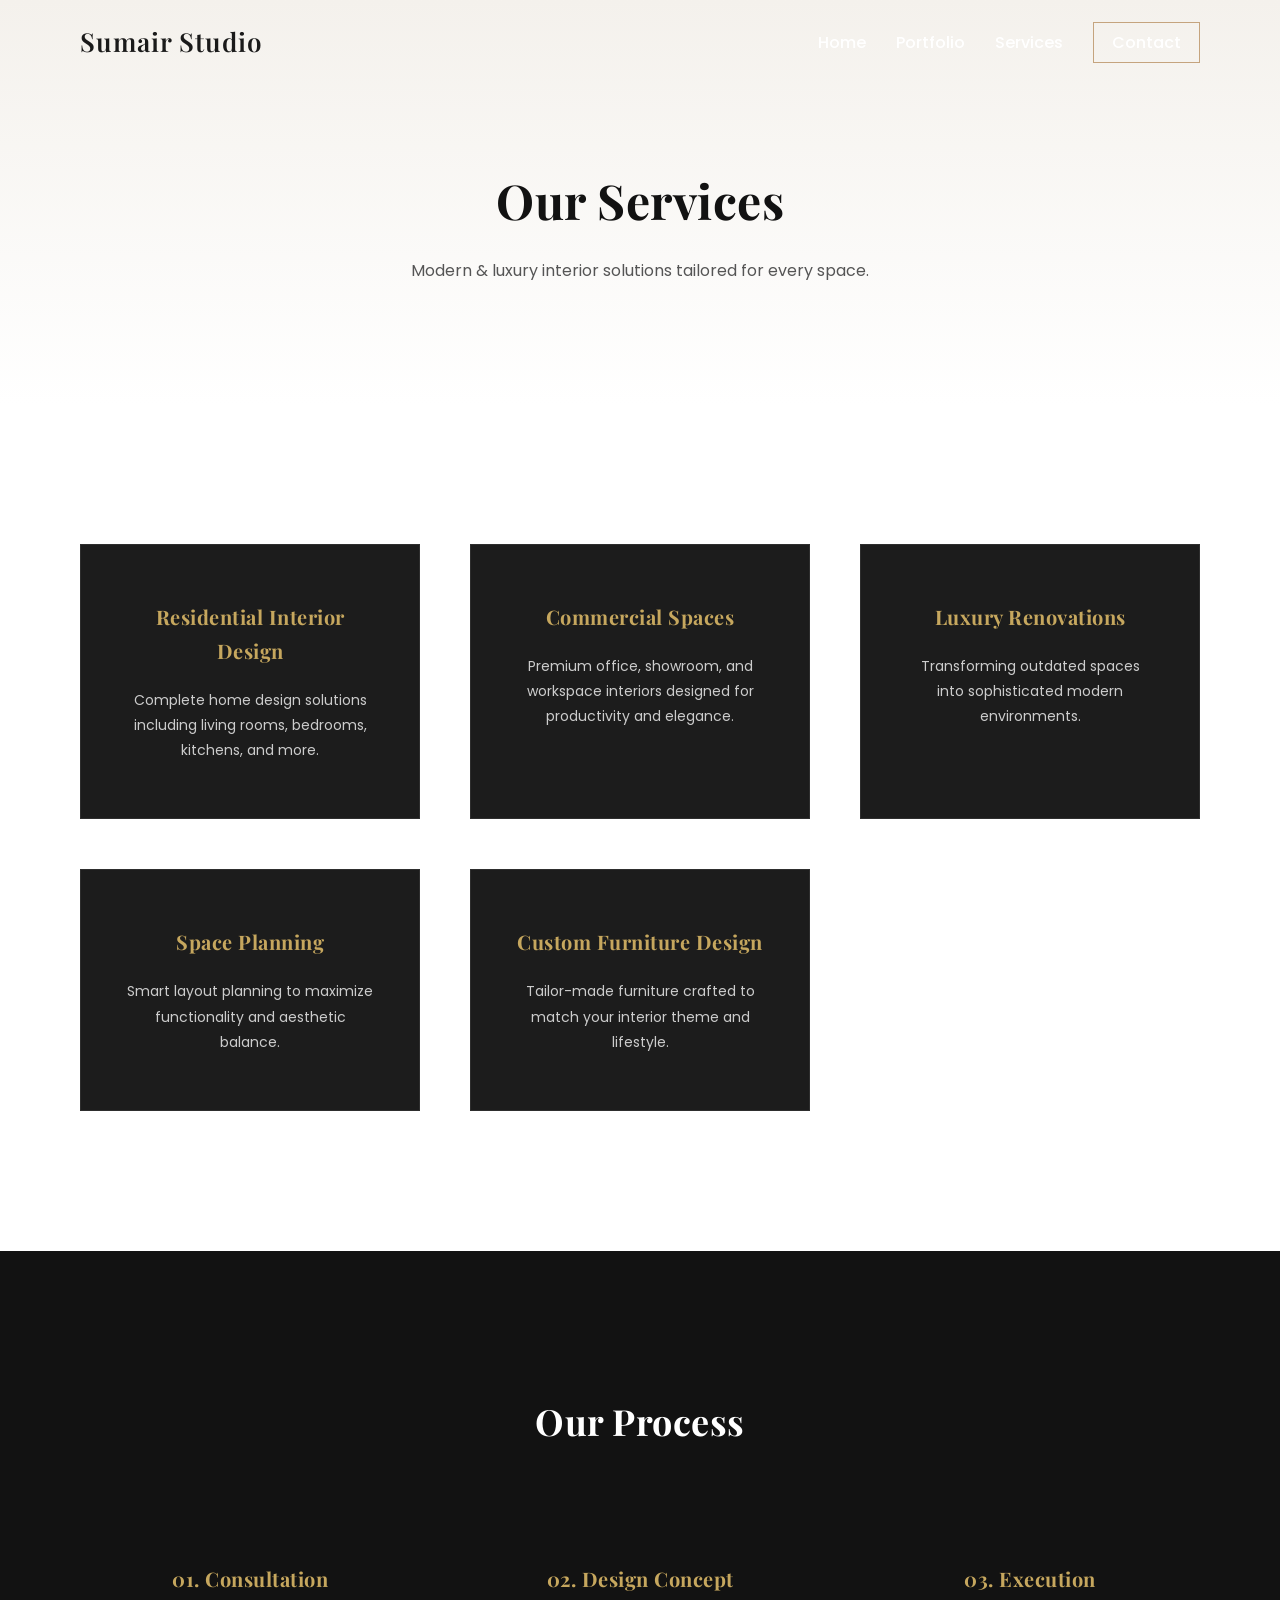
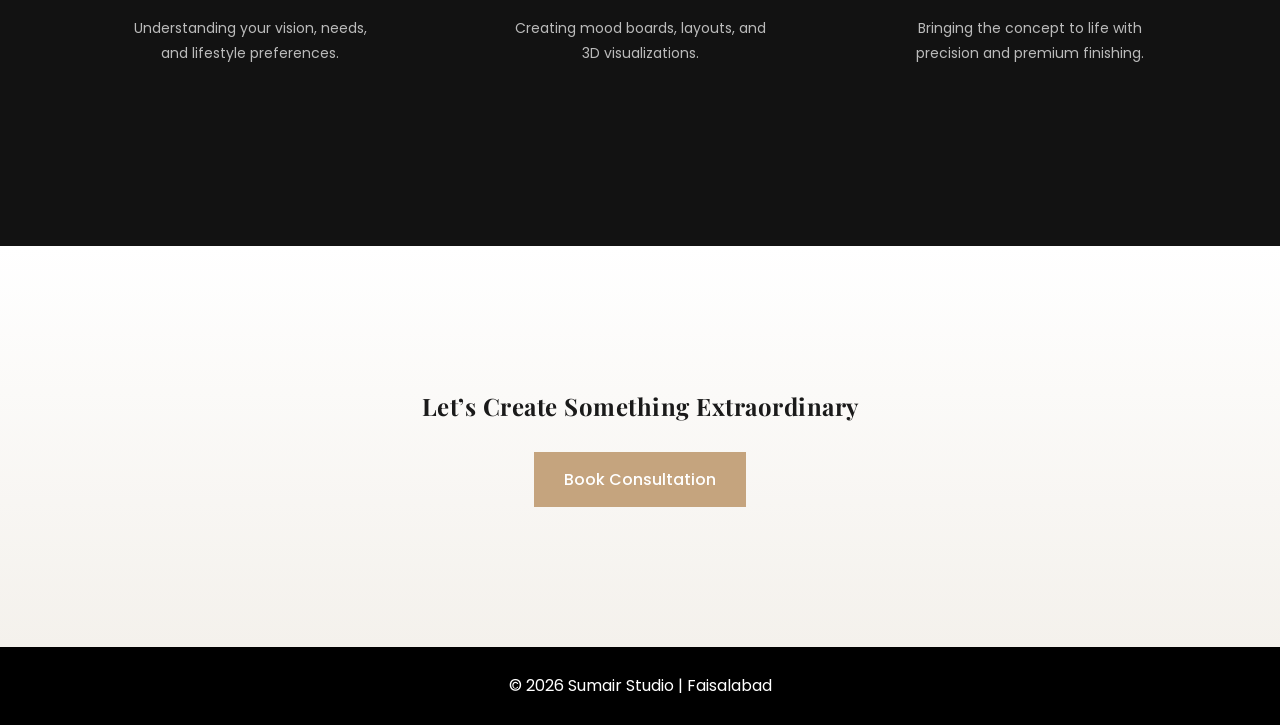
==== services.html @ 87f800f5 "Upload interior project" ====
<!DOCTYPE html>
<html lang="en">
<head>
    <meta charset="UTF-8">
    <title>Services | Sumair Studio</title>

    <!-- Luxury Fonts -->
    <link href="https://fonts.googleapis.com/css2?family=Playfair+Display:wght@500;600;700&family=Poppins:wght@300;400;500&display=swap" rel="stylesheet">

    <link rel="stylesheet" href="css/style.css">
</head>
<body>

    <!-- Header -->
    <header>
        <div class="logo">Sumair Studio</div>
        <nav>
            <ul>
                <li><a href="index.html">Home</a></li>
                <li><a href="portfolio.html">Portfolio</a></li>
                <li><a href="services.html">Services</a></li>
                <li><a href="contact.html" class="btn">Contact</a></li>
            </ul>
        </nav>
    </header>

    <!-- Hero -->
    <section class="services-hero">
        <h1>Our Services</h1>
        <p>Modern & luxury interior solutions tailored for every space.</p>
    </section>

    <!-- Services Grid -->
    <section class="services-section reveal">
        <div class="services-grid">

            <div class="service-card">
                <h3>Residential Interior Design</h3>
                <p>Complete home design solutions including living rooms, bedrooms, kitchens, and more.</p>
            </div>

            <div class="service-card">
                <h3>Commercial Spaces</h3>
                <p>Premium office, showroom, and workspace interiors designed for productivity and elegance.</p>
            </div>

            <div class="service-card">
                <h3>Luxury Renovations</h3>
                <p>Transforming outdated spaces into sophisticated modern environments.</p>
            </div>

            <div class="service-card">
                <h3>Space Planning</h3>
                <p>Smart layout planning to maximize functionality and aesthetic balance.</p>
            </div>

            <div class="service-card">
                <h3>Custom Furniture Design</h3>
                <p>Tailor-made furniture crafted to match your interior theme and lifestyle.</p>
            </div>

        </div>
    </section>

    <!-- Process Section -->
    <section class="process-section">
        <h2>Our Process</h2>

        <div class="process-grid">

            <div class="process-step">
                <h3>01. Consultation</h3>
                <p>Understanding your vision, needs, and lifestyle preferences.</p>
            </div>

            <div class="process-step">
                <h3>02. Design Concept</h3>
                <p>Creating mood boards, layouts, and 3D visualizations.</p>
            </div>

            <div class="process-step">
                <h3>03. Execution</h3>
                <p>Bringing the concept to life with precision and premium finishing.</p>
            </div>

        </div>
    </section>

    <!-- CTA -->
    <section class="services-cta">
        <h2>Let’s Create Something Extraordinary</h2>
        <a href="contact.html" class="cta-btn">Book Consultation</a>
    </section>

    <footer>
        <p>© 2026 Sumair Studio | Faisalabad</p>
    </footer>

    <script src="js/script.js"></script>

</body>
</html>
---- css/style.css ----
/* Reset */
* {
    margin: 0;
    padding: 0;
    box-sizing: border-box;
}

body {
    font-family: 'Poppins', sans-serif;
    background-color: #f4f1ec;
    color: #1a1a1a;
    line-height: 1.7;
}

h1, h2, h3 {
    font-family: 'Playfair Display', serif;
    letter-spacing: 0.5px;
}



/* Navbar */
header {
    display: flex;
    justify-content: space-between;
    align-items: center;
    padding: 20px 80px;
    position: absolute;
    width: 100%;
    z-index: 10;
}

.logo {
    font-family: 'Playfair Display', serif;
    font-size: 26px;
    font-weight: 600;
    letter-spacing: 1px;
}


nav ul {
    list-style: none;
    display: flex;
    gap: 30px;
}

nav a {
    text-decoration: none;
    color: white;
    font-weight: 500;
    transition: 0.3s;
}

nav a:hover {
    color: #C5A47E;
}

.btn {
    padding: 8px 18px;
    border: 1px solid #C5A47E;
}

.btn:hover {
    background-color: #C5A47E;
    color: white;
}

/* Hero */
.hero {
    height: 100vh;
    background: url('../images/hero.jpg') no-repeat center center/cover;
    position: relative;
    display: flex;
    align-items: center;
    justify-content: center;
    text-align: center;
}

.overlay {
    position: absolute;
    width: 100%;
    height: 100%;
    background: rgba(0,0,0,0.5);
}

.hero-content {
    position: relative;
    color: white;
    max-width: 700px;
}

.hero-content h1 {
    font-size: 56px;
    margin-bottom: 20px;
}

.cta-btn {
    display: inline-block;
    margin-top: 25px;
    padding: 14px 30px;
    background-color: #C5A47E;
    color: white;
    text-decoration: none;
    font-weight: 500;
    transition: 0.3s;
}

.cta-btn:hover {
    background-color: #a88a64;
}

/* Sections */
section {
    padding: 100px 80px;
    text-align: center;
}

.about-preview p {
    max-width: 700px;
    margin: 20px auto 0;
}

/* Projects */
.project-grid {
    display: grid;
    grid-template-columns: repeat(3, 1fr);
    gap: 25px;
    margin-top: 50px;
}

.project-item {
    height: 350px;
    background-size: cover;
    background-position: center;
    transition: transform 0.4s ease;
}

.project-item:hover {
    transform: scale(1.05);
}

.project1 {
    background-image: url('../images/project1.jpg');
}

.project2 {
    background-image: url('../images/project2.jpg');
}

.project3 {
    background-image: url('../images/project3.jpg');
}

/* CTA Section */
.cta-section {
    background-color: #111;
    color: white;
}

.cta-section h2 {
    margin-bottom: 20px;
}

/* Footer */
footer {
    text-align: center;
    padding: 25px;
    background-color: #000;
    color: white;
}




/* Dark Header Version */
.normal-header {
    position: static;
    padding: 20px 80px;
}

.dark {
    color: #111;
}

.dark-link {
    color: #111;
}

.dark-link:hover {
    color: #C5A47E;
}

.dark-btn {
    border: 1px solid #C5A47E;
    color: #C5A47E;
}

/* Portfolio Page */
.portfolio-section {
    padding: 100px 80px;
    text-align: center;
}

.portfolio-section h1 {
    font-size: 42px;
    margin-bottom: 10px;
}

.portfolio-section p {
    margin-bottom: 50px;
}

.portfolio-grid {
    display: grid;
    grid-template-columns: repeat(3, 1fr);
    gap: 25px;
}

.portfolio-item {
    position: relative;
    overflow: hidden;
}

.portfolio-item img {
    width: 100%;
    height: 350px;
    object-fit: cover;
    transition: 0.4s;
}

.portfolio-overlay {
    position: absolute;
    bottom: 0;
    width: 100%;
    background: rgba(0,0,0,0.6);
    color: white;
    padding: 15px;
    text-align: center;
    transform: translateY(100%);
    transition: 0.4s;
}

.portfolio-item:hover img {
    transform: scale(1.1);
}

.portfolio-item:hover .portfolio-overlay {
    transform: translateY(0);
}




/* ============================= */
/* ===== PREMIUM CONTACT ======= */
/* ============================= */

.premium-contact {
    position: relative;
    min-height: 100vh;
    background: url('../images/project4.jpg') no-repeat center center/cover;
    display: flex;
    justify-content: center;
    align-items: center;
    padding: 120px 20px 60px; /* space for header */
}

/* Dark overlay */
.contact-overlay {
    position: absolute;
    width: 100%;
    height: 100%;
    background: rgba(0,0,0,0.65);
    top: 0;
    left: 0;
}

/* Glass form box */
.contact-box {
    position: relative;
    background: rgba(255,255,255,0.08);
    backdrop-filter: blur(15px);
    padding: 60px 50px;
    width: 90%;
    max-width: 520px;
    text-align: center;
    color: white;
    border: 1px solid rgba(255,255,255,0.2);
}

/* Heading */
.contact-box h1 {
    font-size: 36px;
    margin-bottom: 15px;
}

/* Sub text */
.contact-box p {
    margin-bottom: 30px;
    color: #ddd;
    font-size: 15px;
}

/* Form layout */
.contact-form {
    display: flex;
    flex-direction: column;
    gap: 20px;
}

/* Inputs & textarea */
.contact-form input,
.contact-form textarea {
    width: 100%;
    padding: 16px;
    border: 1px solid rgba(255,255,255,0.3);
    background: transparent;
    color: white;
    outline: none;
    font-size: 15px;
    border-radius: 4px;
    transition: 0.3s;
}

/* Placeholder color */
.contact-form input::placeholder,
.contact-form textarea::placeholder {
    color: #ccc;
}

/* Focus effect */
.contact-form input:focus,
.contact-form textarea:focus {
    border-color: #C5A47E;
}

/* Button */
.contact-form button {
    padding: 16px;
    background-color: #C5A47E;
    border: none;
    color: white;
    font-weight: 500;
    cursor: pointer;
    transition: 0.3s;
    border-radius: 4px;
}

.contact-form button:hover {
    background-color: #a88a64;
}

/* Contact details */
.contact-details {
    margin-top: 25px;
    font-size: 14px;
    color: #ddd;
}

/* Responsive */
@media (max-width: 768px) {
    .contact-box {
        padding: 40px 30px;
    }

    .contact-box h1 {
        font-size: 28px;
    }
}



/* ============================= */
/* ===== PREMIUM ABOUT PAGE ==== */
/* ============================= */

/* Warm background */
.about-hero {
    padding: 140px 80px 100px;
    text-align: center;
    background-color: #f4f1ec; /* warm ivory */
}

.about-hero h1 {
    font-size: 44px;
    margin-bottom: 15px;
    color: #1a1a1a;
}

.about-hero p {
    color: #6b6b6b;
    font-size: 16px;
}

/* About Content Section */
.about-content {
    padding: 120px 80px;
    background-color: #ffffff;
}

.about-grid {
    display: grid;
    grid-template-columns: 1fr 1fr;
    gap: 70px;
    align-items: center;
}

.about-image img {
    width: 100%;
    height: 450px;
    object-fit: cover;
    box-shadow: 0 20px 40px rgba(0,0,0,0.08);
}

.about-text h2 {
    margin-bottom: 25px;
    font-size: 32px;
    color: #1a1a1a;
}

.about-text p {
    margin-bottom: 18px;
    color: #6b6b6b;
    font-size: 15px;
    line-height: 1.8;
}

/* Dark Luxury Section */
.why-section {
    padding: 120px 80px;
    background-color: #1a1a1a; /* soft charcoal */
    color: white;
    text-align: center;
}

.why-section h2 {
    margin-bottom: 60px;
    font-size: 36px;
}

/* Grid */
.why-grid {
    display: grid;
    grid-template-columns: repeat(3, 1fr);
    gap: 40px;
}

/* Cards */
.why-card {
    background: rgba(255,255,255,0.04);
    padding: 50px 40px;
    border: 1px solid rgba(255,255,255,0.08);
    transition: 0.4s;
}

.why-card h3 {
    margin-bottom: 18px;
    color: #B08D57; /* richer gold */
}

.why-card p {
    color: #ccc;
    font-size: 14px;
}

.why-card:hover {
    transform: translateY(-10px);
    border-color: #B08D57;
}

/* CTA Section */
.about-cta {
    padding: 120px 80px;
    text-align: center;
    background-color: #f4f1ec;
}

.about-cta h2 {
    font-size: 34px;
    margin-bottom: 25px;
    color: #1a1a1a;
}



/* ===== Smooth Reveal Animation ===== */

.reveal {
    opacity: 0;
    transform: translateY(60px);
    transition: all 0.8s ease;
}

.reveal.active {
    opacity: 1;
    transform: translateY(0);
}


/* ============================= */
/* ===== SERVICES PAGE LUX ===== */
/* ============================= */

/* Hero Section */
.services-hero {
    padding: 160px 80px 120px;
    text-align: center;
    background: linear-gradient(to bottom, #f4f1ec, #ffffff);
}

.services-hero h1 {
    font-size: 48px;
    margin-bottom: 15px;
    color: #121212;
}

.services-hero p {
    color: #555;
    font-size: 16px;
}

/* Services Grid */
.services-section {
    padding: 140px 80px;
    background-color: #ffffff;
}

.services-grid {
    display: grid;
    grid-template-columns: repeat(3, 1fr);
    gap: 50px;
}

/* Dark Luxury Cards */
.service-card {
    background: #1c1c1c;
    color: white;
    padding: 55px 45px;
    border: 1px solid rgba(255,255,255,0.08);
    transition: all 0.4s ease;
}

.service-card h3 {
    margin-bottom: 20px;
    color: #C6A75E; /* richer gold */
    font-size: 20px;
}

.service-card p {
    color: #ccc;
    font-size: 14px;
    line-height: 1.8;
}

/* Hover Effect */
.service-card:hover {
    transform: translateY(-12px);
    background: #242424;
    border-color: #C6A75E;
    box-shadow: 0 20px 40px rgba(0,0,0,0.25);
}

/* Process Section */
.process-section {
    padding: 140px 80px;
    background-color: #121212;
    color: white;
    text-align: center;
}

.process-section h2 {
    margin-bottom: 70px;
    font-size: 36px;
}

.process-grid {
    display: grid;
    grid-template-columns: repeat(3, 1fr);
    gap: 50px;
}

.process-step {
    padding: 40px;
}

.process-step h3 {
    color: #C6A75E;
    margin-bottom: 20px;
    font-size: 20px;
}

.process-step p {
    color: #bbb;
    font-size: 14px;
    line-height: 1.8;
}

/* CTA Section */
.services-cta {
    padding: 140px 80px;
    text-align: center;
    background: linear-gradient(to top, #f4f1ec, #ffffff);
}
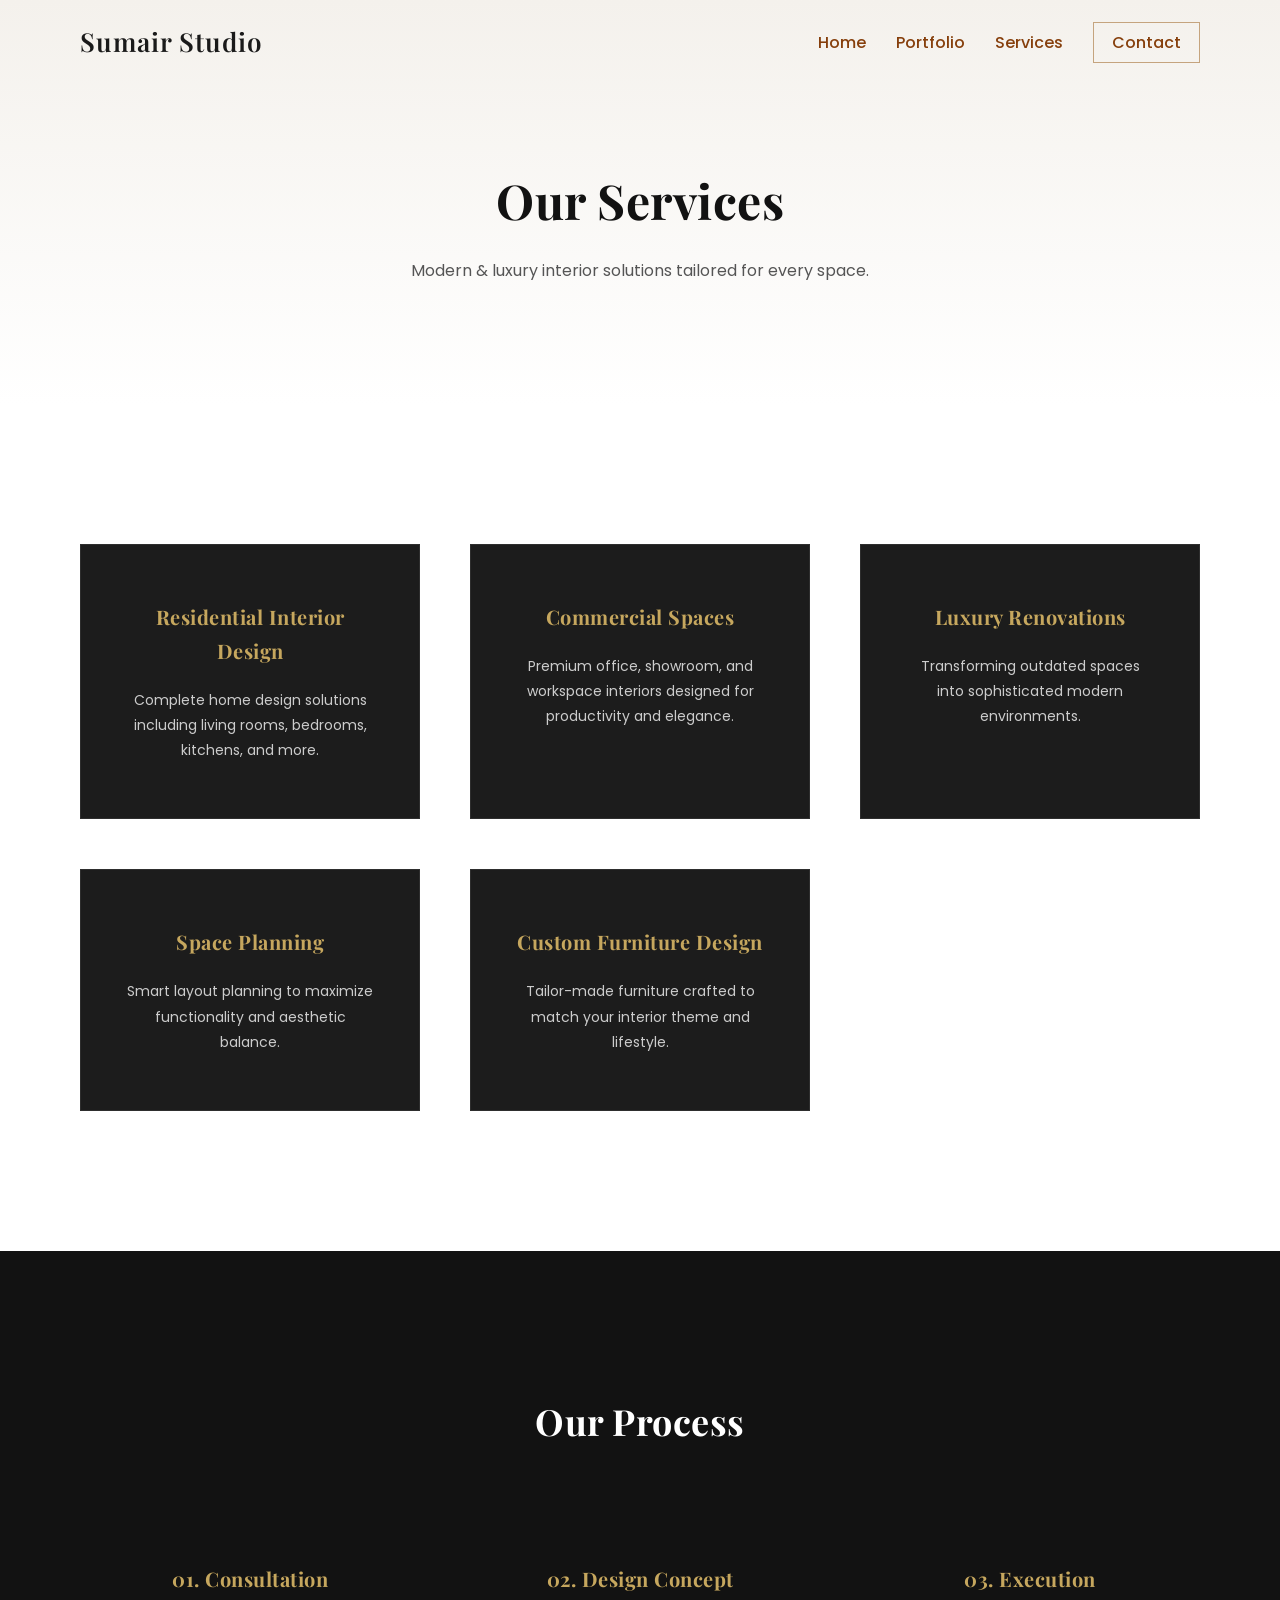
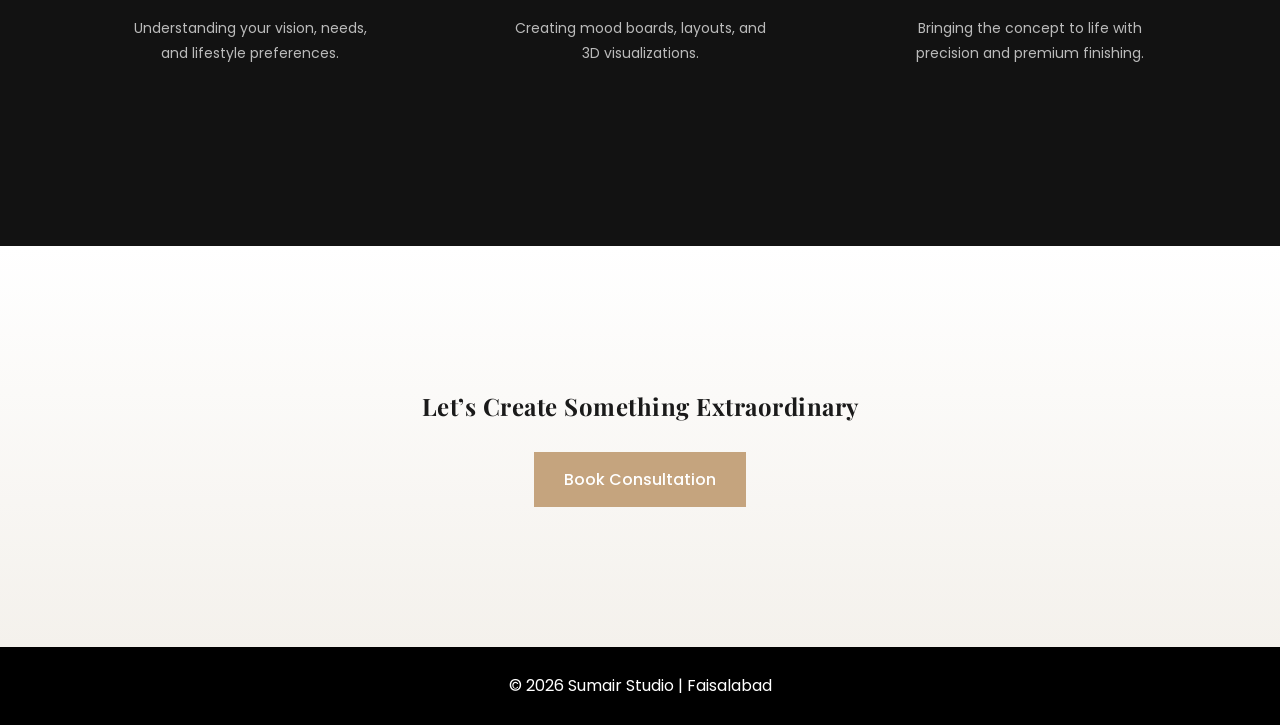
==== commit d98d17f2: "updated colors" ====
--- a/services.html
+++ b/services.html
@@ -16,10 +16,10 @@
         <div class="logo">Sumair Studio</div>
         <nav>
             <ul>
-                <li><a href="index.html">Home</a></li>
-                <li><a href="portfolio.html">Portfolio</a></li>
-                <li><a href="services.html">Services</a></li>
-                <li><a href="contact.html" class="btn">Contact</a></li>
+                <li><a style="color: rgb(134, 63, 12);"  href="index.html">Home</a></li>
+                <li><a style="color: rgb(134, 63, 12);"   href="portfolio.html">Portfolio</a></li>
+                <li><a style="color: rgb(134, 63, 12);"   href="services.html">Services</a></li>
+                <li><a style="color: rgb(134, 63, 12);"   href="contact.html" class="btn">Contact</a></li>
             </ul>
         </nav>
     </header>
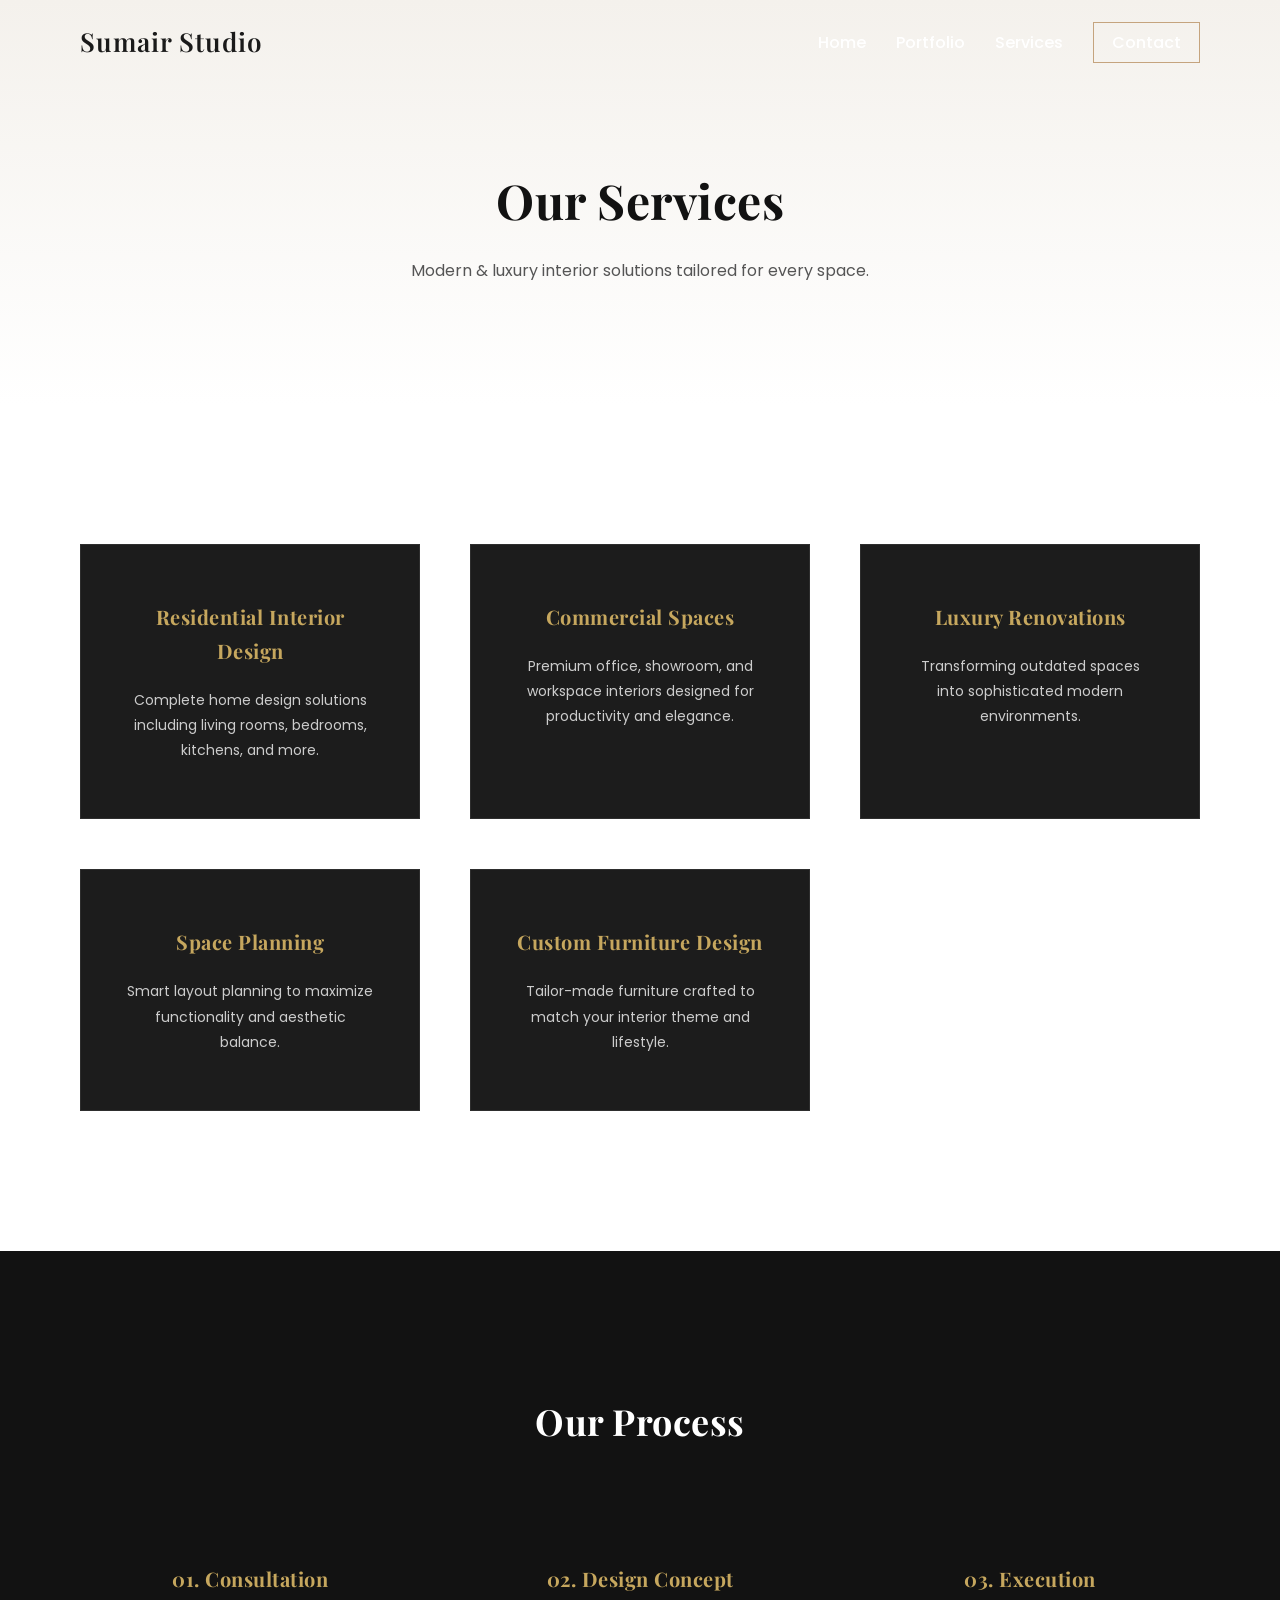
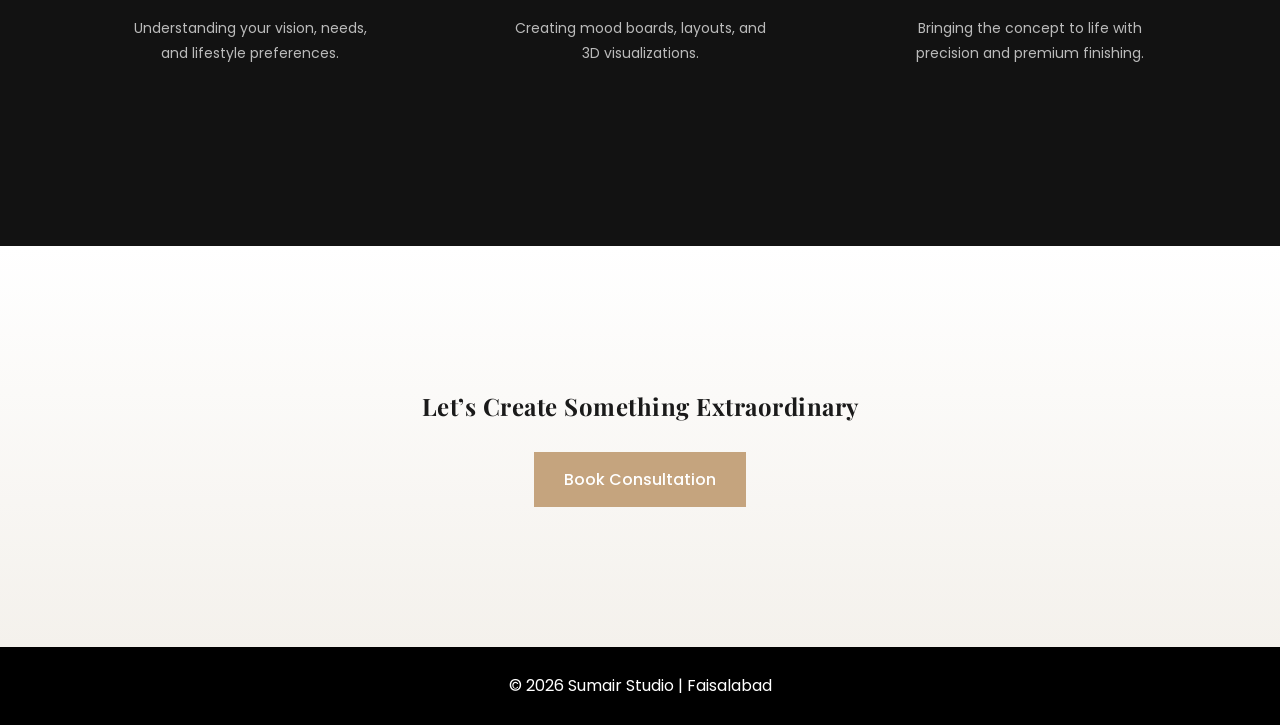
==== commit 23ff6ac0: "Change navigation menu color to brown" ====
--- a/services.html
+++ b/services.html
@@ -15,11 +15,11 @@
     <header>
         <div class="logo">Sumair Studio</div>
         <nav>
-            <ul>
-                <li><a style="color: rgb(134, 63, 12);"  href="index.html">Home</a></li>
-                <li><a style="color: rgb(134, 63, 12);"   href="portfolio.html">Portfolio</a></li>
-                <li><a style="color: rgb(134, 63, 12);"   href="services.html">Services</a></li>
-                <li><a style="color: rgb(134, 63, 12);"   href="contact.html" class="btn">Contact</a></li>
+            <ul style="color:brown;">
+                <li><a href="index.html">Home</a></li>
+                <li><a href="portfolio.html">Portfolio</a></li>
+                <li><a href="services.html">Services</a></li>
+                <li><a href="contact.html" class="btn">Contact</a></li>
             </ul>
         </nav>
     </header>
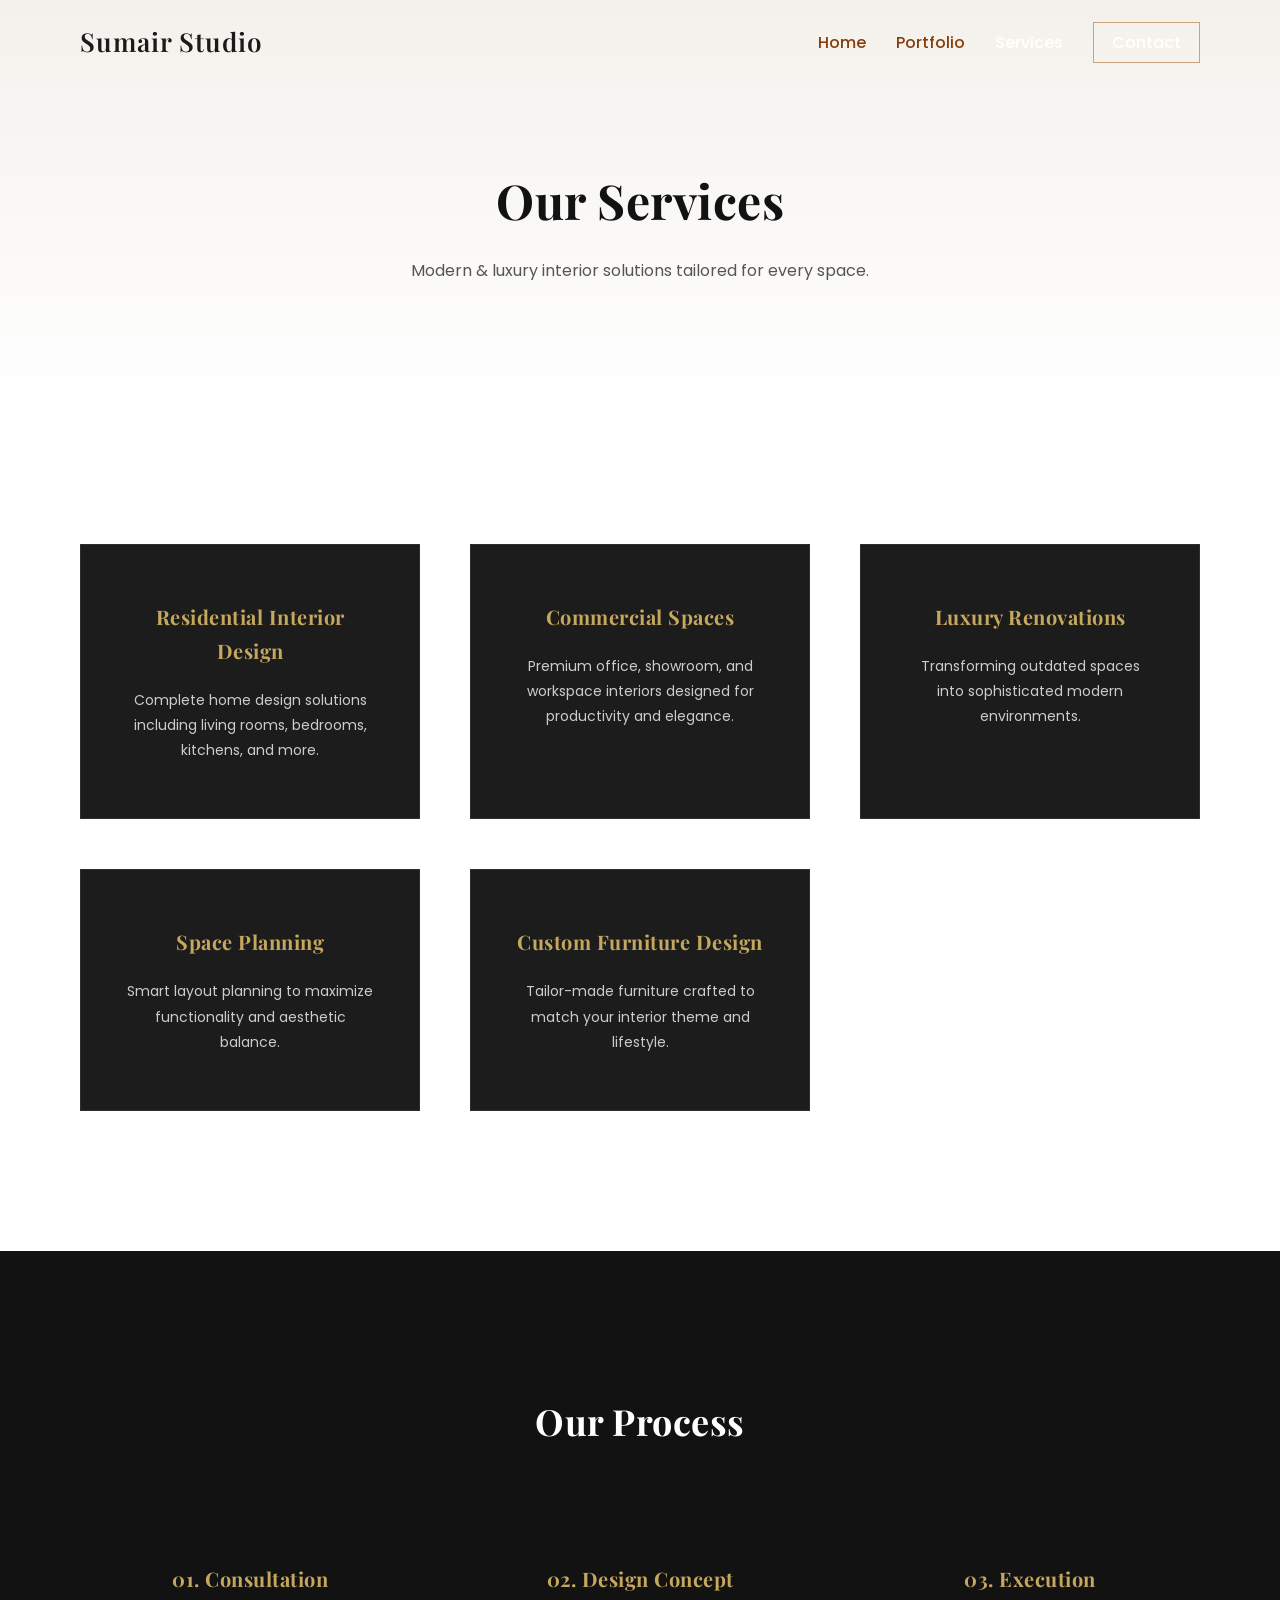
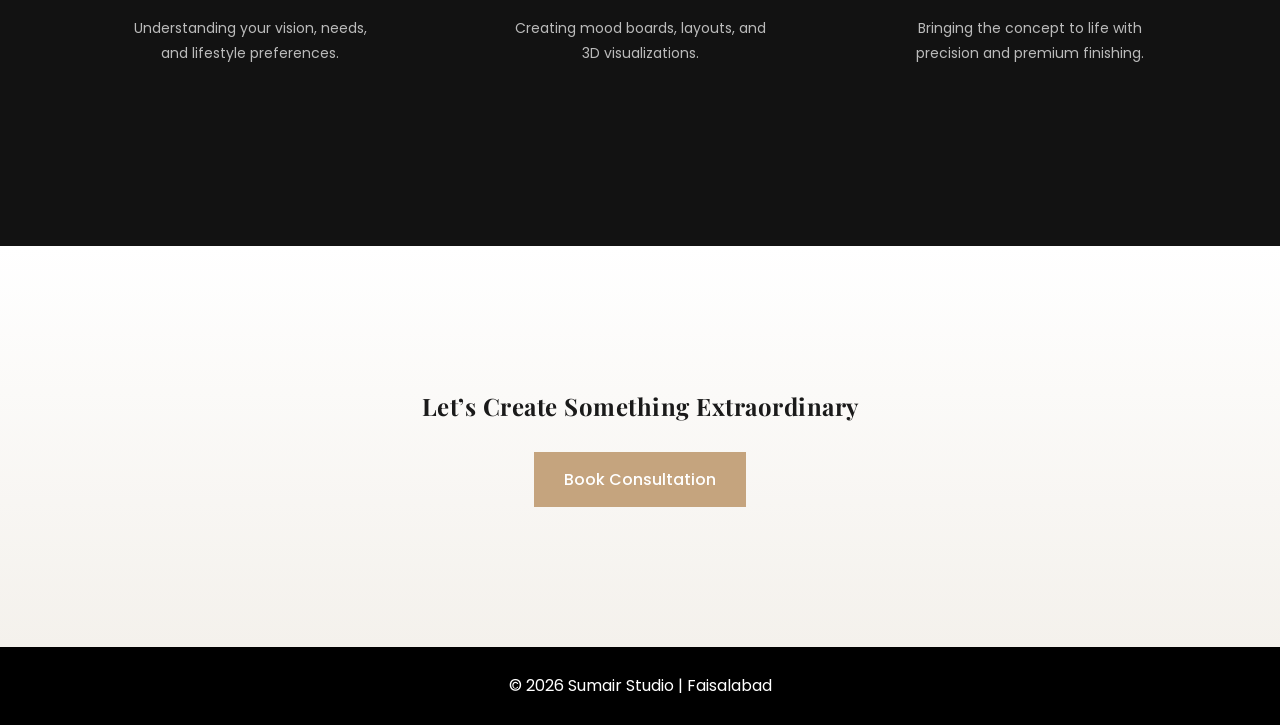
==== commit 7ad6afb9: "changing colors" ====
--- a/services.html
+++ b/services.html
@@ -15,11 +15,11 @@
     <header>
         <div class="logo">Sumair Studio</div>
         <nav>
-            <ul style="color:brown;">
-                <li><a href="index.html">Home</a></li>
-                <li><a href="portfolio.html">Portfolio</a></li>
-                <li><a href="services.html">Services</a></li>
-                <li><a href="contact.html" class="btn">Contact</a></li>
+            <ul>
+                <li><a style="color: rgb(134, 63, 12);"  href="index.html">Home</a></li>
+                <li><a style="color: rgb(134, 63, 12);"   href="portfolio.html">Portfolio</a></li>
+                <li><a   href="services.html">Services</a></li>
+                <li><a   href="contact.html" class="btn">Contact</a></li>
             </ul>
         </nav>
     </header>
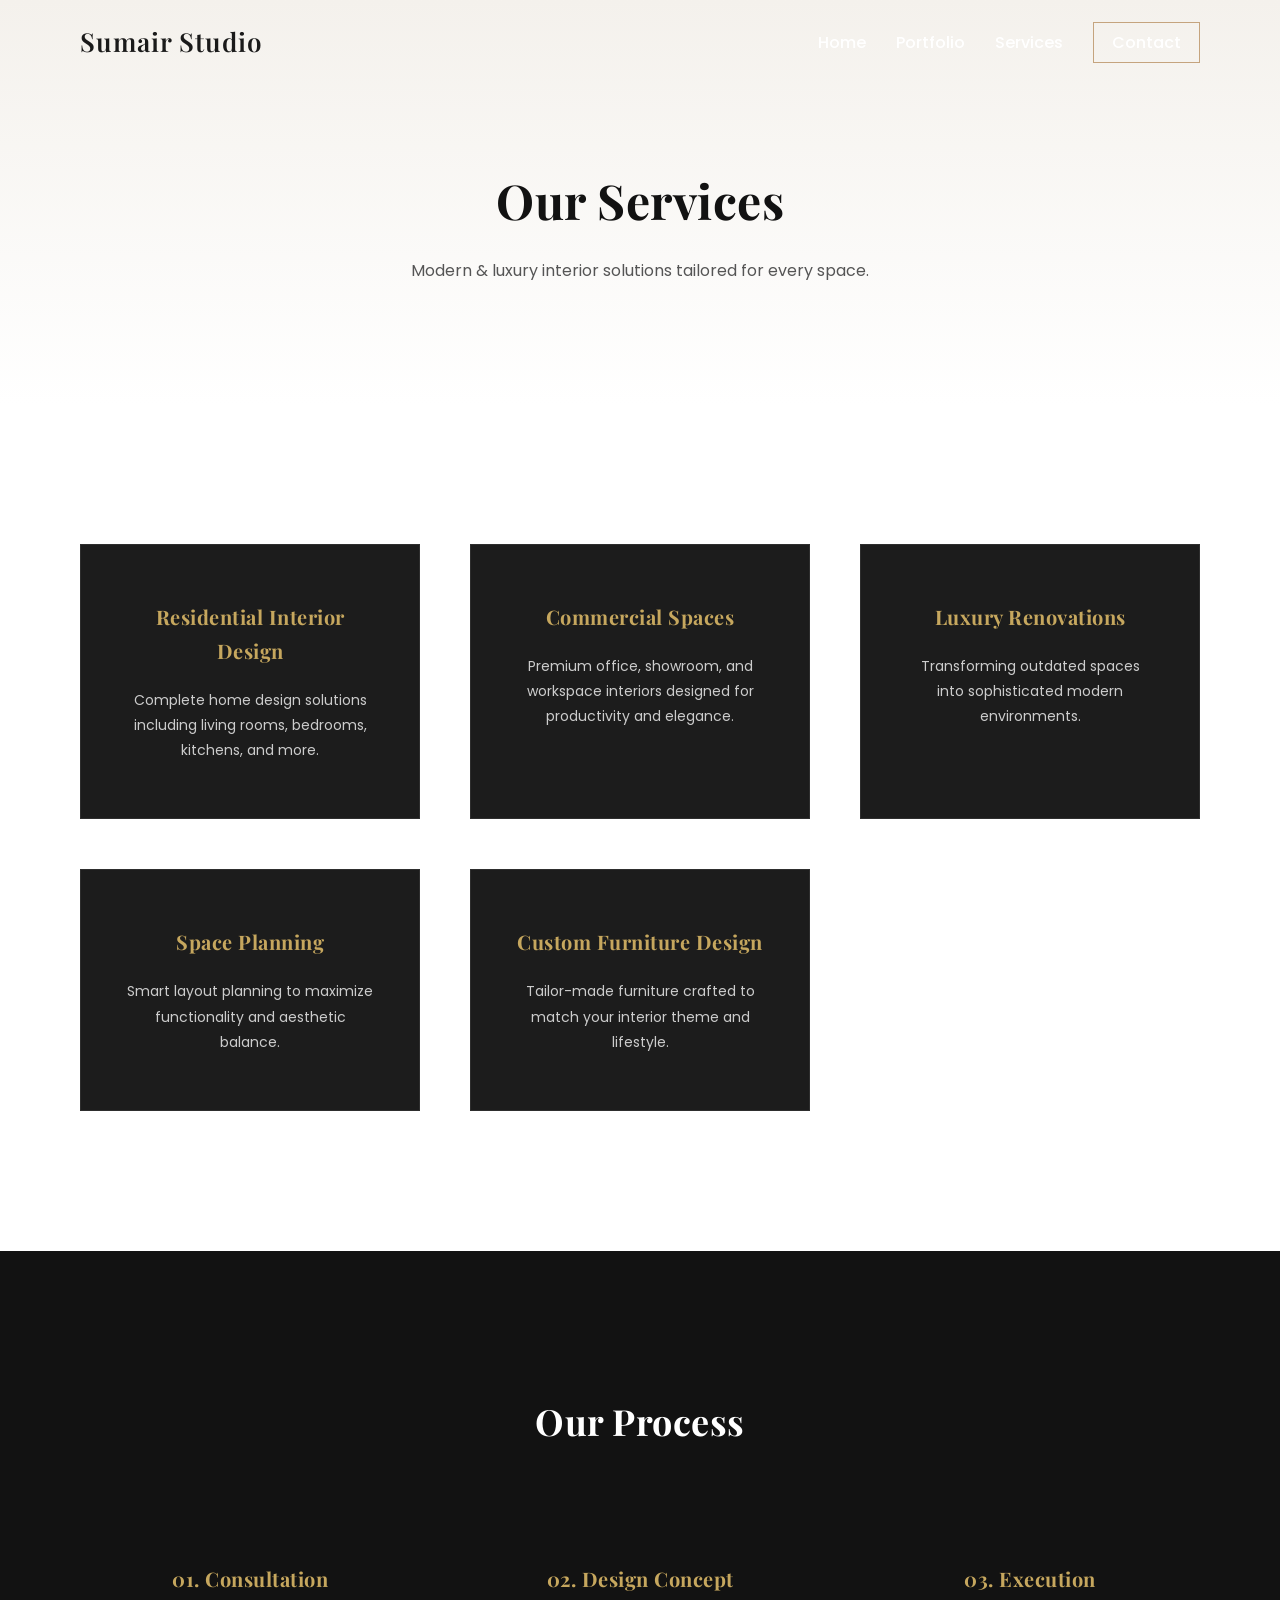
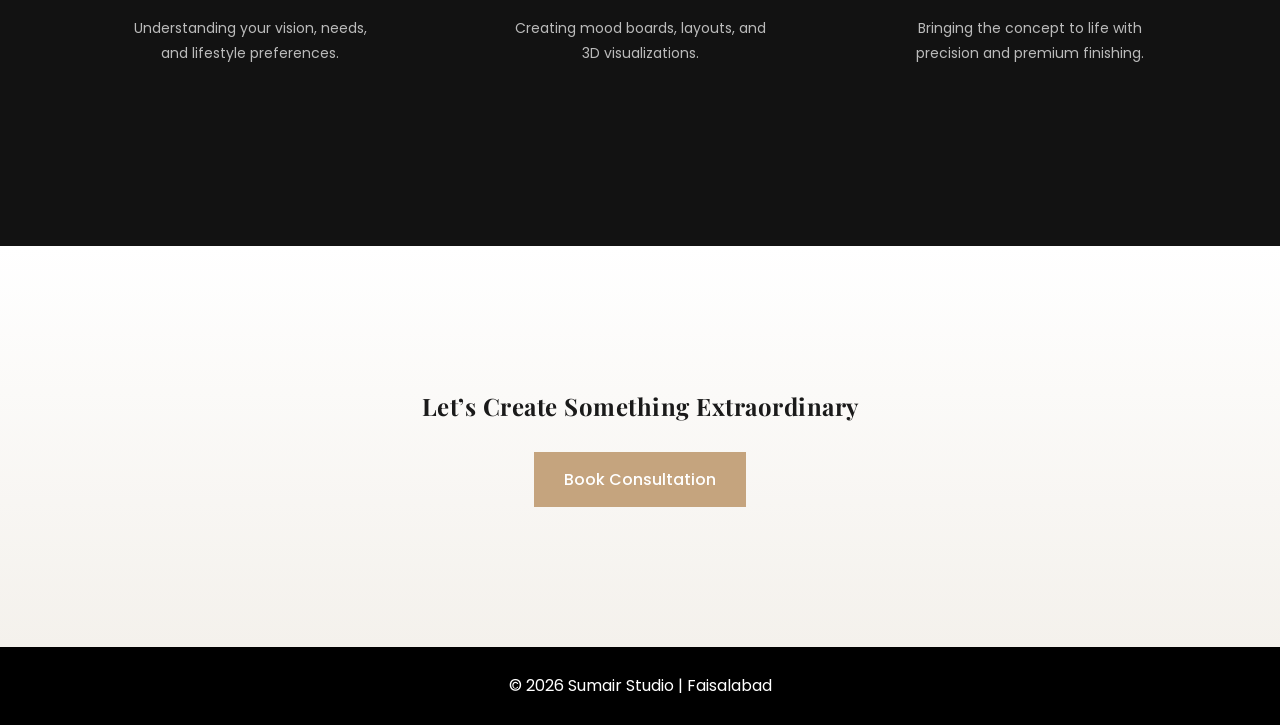
==== commit 3711d3c5: "Remove inline style from navigation list" ====
--- a/services.html
+++ b/services.html
@@ -16,10 +16,10 @@
         <div class="logo">Sumair Studio</div>
         <nav>
             <ul>
-                <li><a style="color: rgb(134, 63, 12);"  href="index.html">Home</a></li>
-                <li><a style="color: rgb(134, 63, 12);"   href="portfolio.html">Portfolio</a></li>
-                <li><a   href="services.html">Services</a></li>
-                <li><a   href="contact.html" class="btn">Contact</a></li>
+                <li><a href="index.html">Home</a></li>
+                <li><a href="portfolio.html">Portfolio</a></li>
+                <li><a href="services.html">Services</a></li>
+                <li><a href="contact.html" class="btn">Contact</a></li>
             </ul>
         </nav>
     </header>
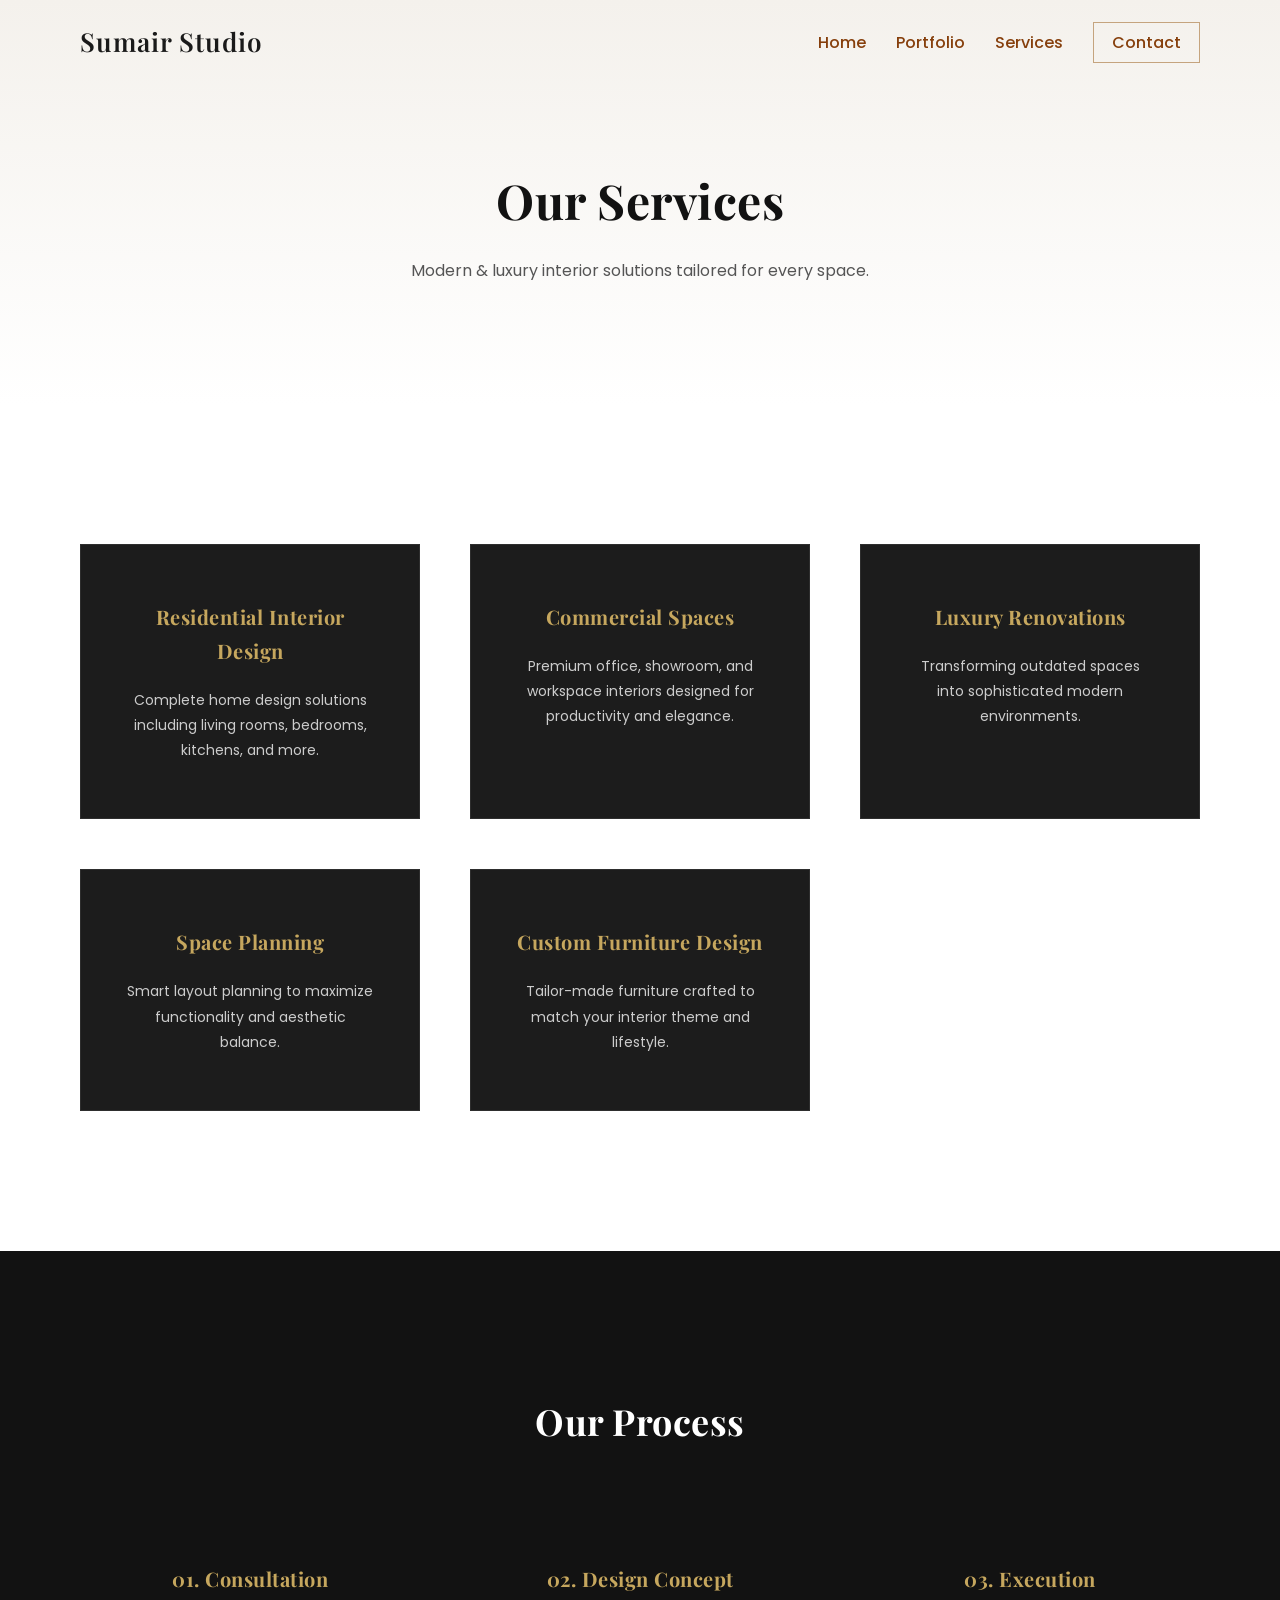
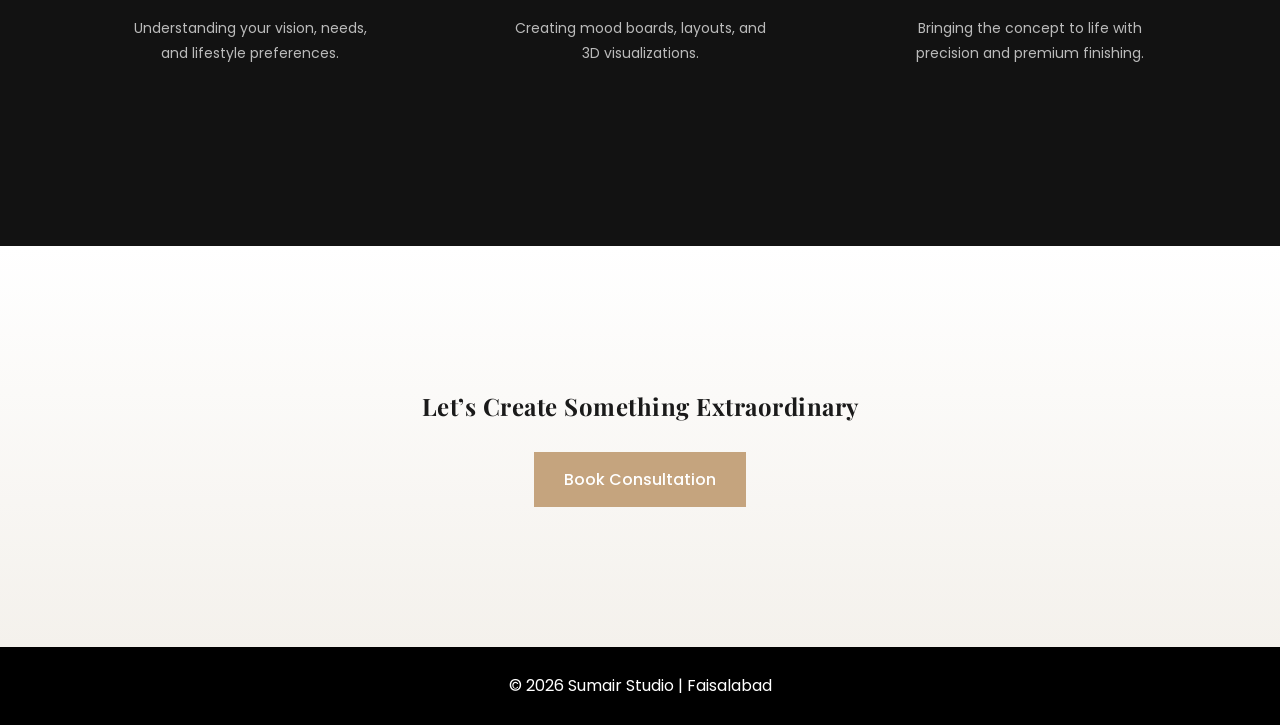
==== commit 91fda338: "colors added using inline" ====
--- a/services.html
+++ b/services.html
@@ -16,10 +16,10 @@
         <div class="logo">Sumair Studio</div>
         <nav>
             <ul>
-                <li><a href="index.html">Home</a></li>
-                <li><a href="portfolio.html">Portfolio</a></li>
-                <li><a href="services.html">Services</a></li>
-                <li><a href="contact.html" class="btn">Contact</a></li>
+                <li><a style="color: rgb(134, 63, 12);"  href="index.html">Home</a></li>
+                <li><a style="color: rgb(134, 63, 12);"   href="portfolio.html">Portfolio</a></li>
+                <li><a style="color: rgb(134, 63, 12);"  href="services.html">Services</a></li>
+                <li><a style="color: rgb(134, 63, 12);"  href="contact.html" class="btn">Contact</a></li>
             </ul>
         </nav>
     </header>
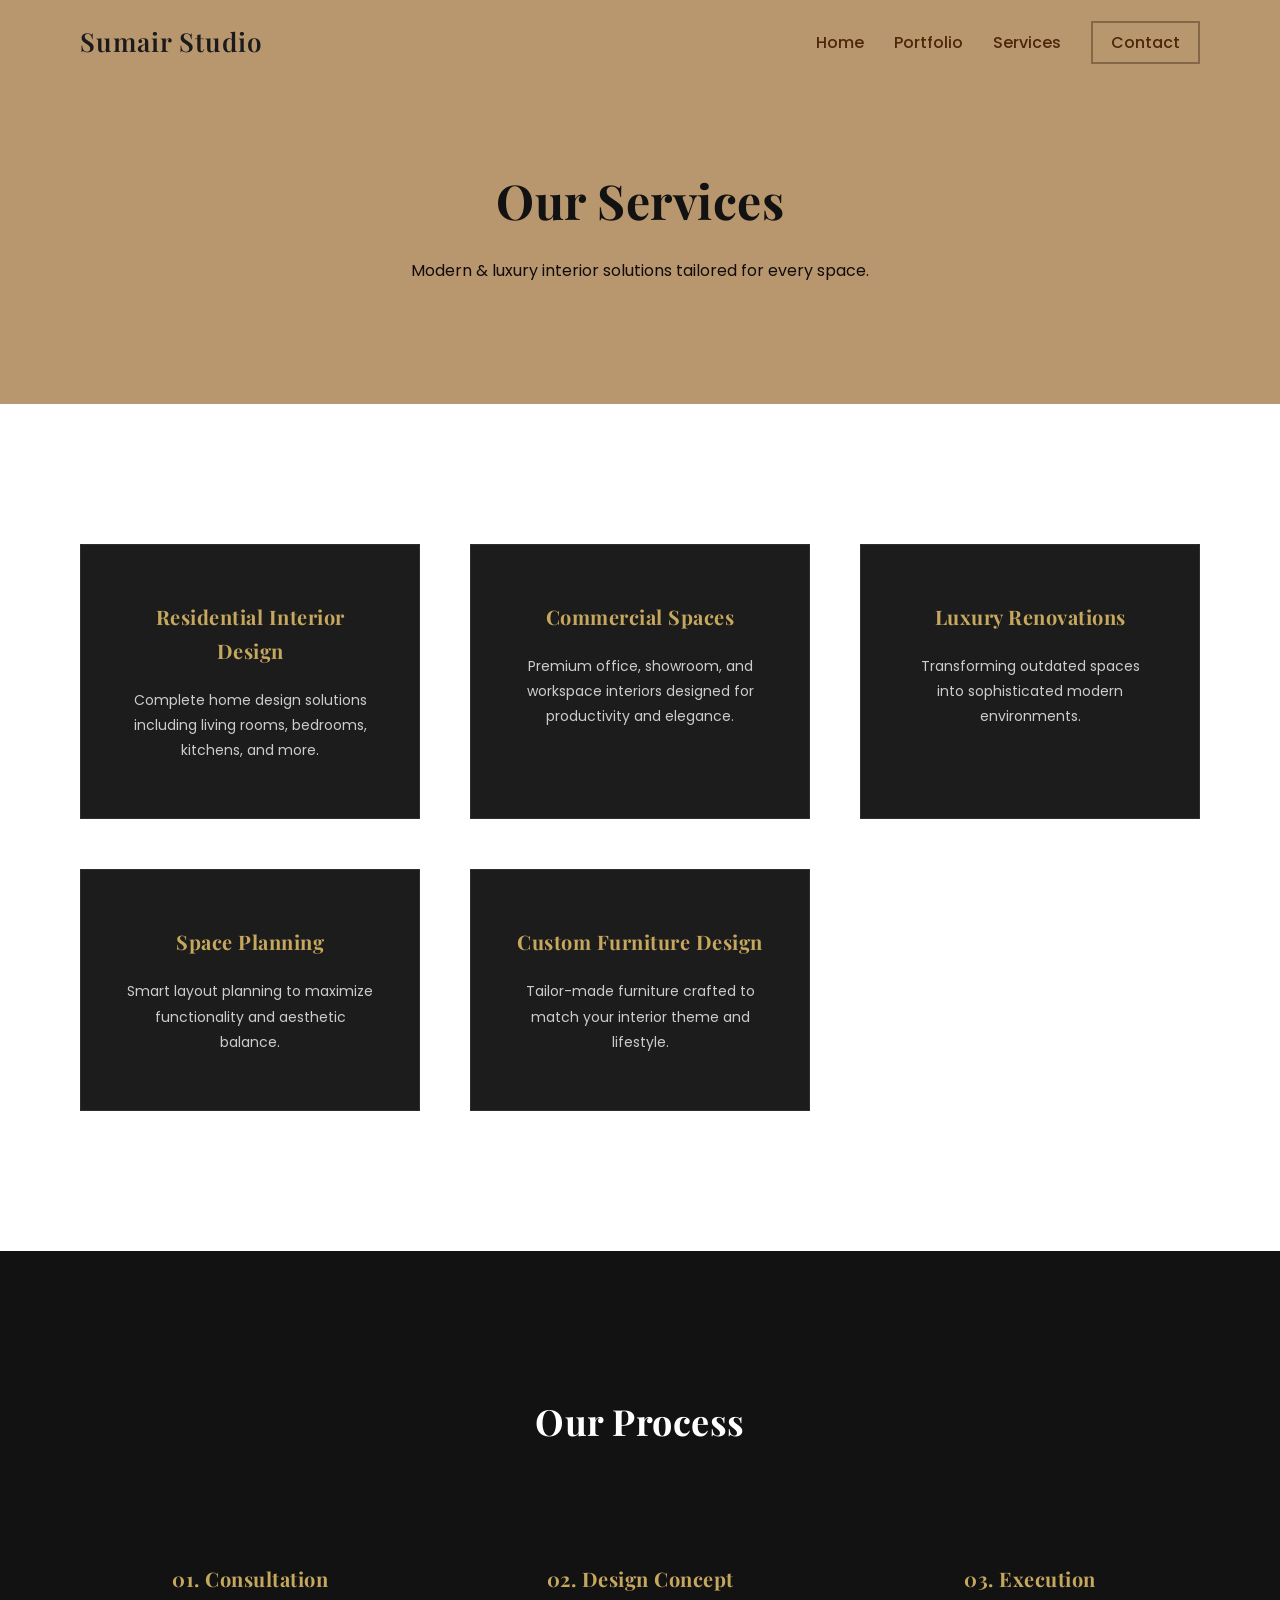
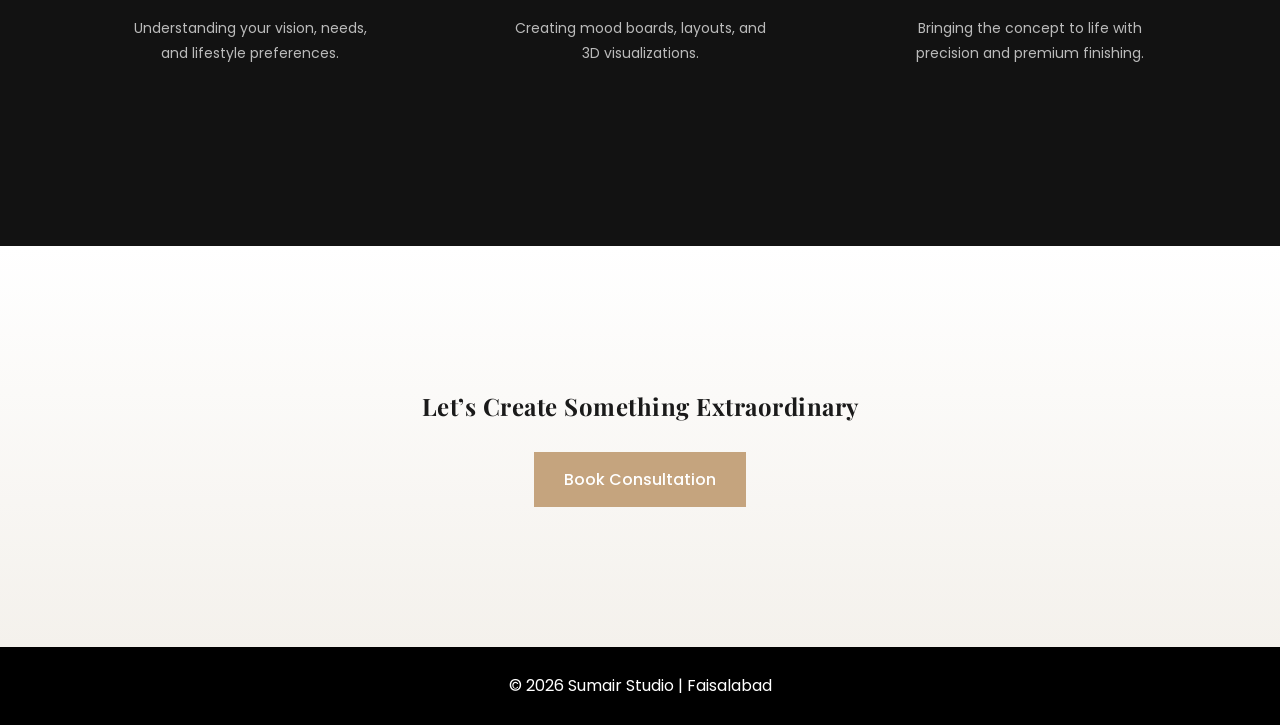
==== commit 3e758a7e: "style changing in services page" ====
--- a/services.html
+++ b/services.html
@@ -16,10 +16,10 @@
         <div class="logo">Sumair Studio</div>
         <nav>
             <ul>
-                <li><a style="color: rgb(134, 63, 12);"  href="index.html">Home</a></li>
-                <li><a style="color: rgb(134, 63, 12);"   href="portfolio.html">Portfolio</a></li>
-                <li><a style="color: rgb(134, 63, 12);"  href="services.html">Services</a></li>
-                <li><a style="color: rgb(134, 63, 12);"  href="contact.html" class="btn">Contact</a></li>
+                <li><a style="color: rgb(78, 38, 9);"  href="index.html">Home</a></li>
+                <li><a style="color: rgb(78, 38, 9);"   href="portfolio.html">Portfolio</a></li>
+                <li><a style="color: rgb(78, 38, 9);"  href="services.html">Services</a></li>
+                <li><a style="color: rgb(78, 38, 9); border: 2px solid #846747;" href="contact.html" class="btn">Contact</a></li>
             </ul>
         </nav>
     </header>
--- a/css/style.css
+++ b/css/style.css
@@ -505,7 +505,7 @@
 .services-hero {
     padding: 160px 80px 120px;
     text-align: center;
-    background: linear-gradient(to bottom, #f4f1ec, #ffffff);
+    background: #b8966e;
 }
 
 .services-hero h1 {
@@ -515,7 +515,7 @@
 }
 
 .services-hero p {
-    color: #555;
+    color: #110c0c;
     font-size: 16px;
 }
 
